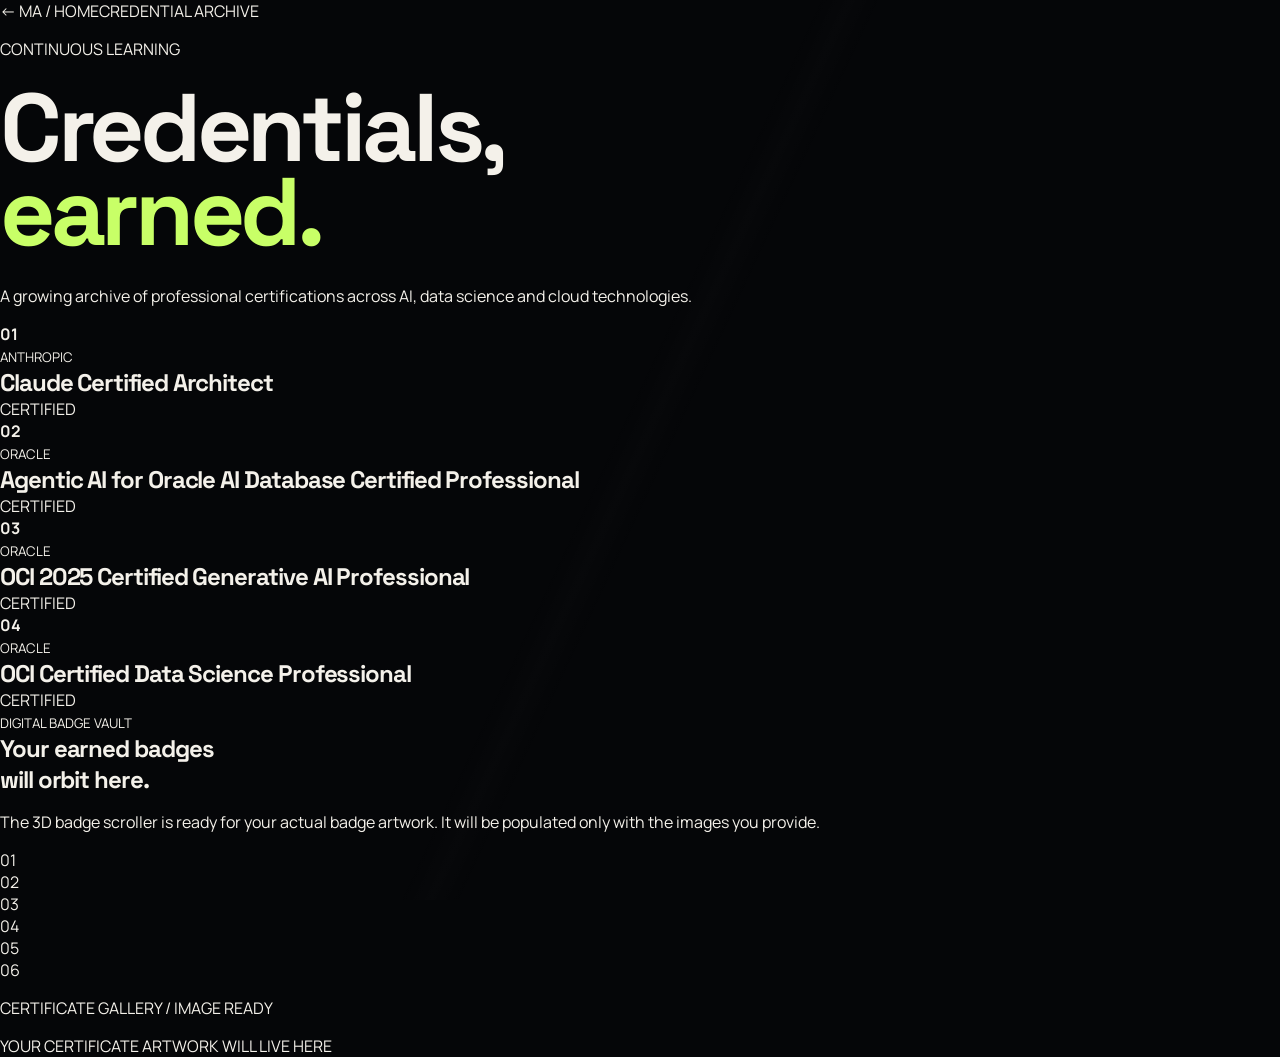
==== credentials.html @ b95f4a6c "feat: add credentials and 3D badge gallery page" ====
<!doctype html><html lang="en"><head><meta charset="UTF-8"><meta name="viewport" content="width=device-width,initial-scale=1"><title>Credentials — Mohammed Adnan A</title><link rel="preconnect" href="https://fonts.googleapis.com"><link rel="preconnect" href="https://fonts.gstatic.com" crossorigin><link href="https://fonts.googleapis.com/css2?family=DM+Mono:wght@300;400;500&family=Manrope:wght@400;500;600&family=Space+Grotesk:wght@400;500;600;700&display=swap" rel="stylesheet"><link rel="stylesheet" href="styles.css"><link rel="stylesheet" href="pages.css"></head><body class="credentials-page"><nav class="subnav"><a href="index.html">← MA / HOME</a><span>CREDENTIAL ARCHIVE</span></nav><header class="cred-hero"><p>CONTINUOUS LEARNING</p><h1>Credentials,<br><em>earned.</em></h1><p class="cred-lede">A growing archive of professional certifications across AI, data science and cloud technologies.</p></header><main class="credential-stack">
<article><b>01</b><div><small>ANTHROPIC</small><h2>Claude Certified Architect</h2></div><span>CERTIFIED</span></article>
<article><b>02</b><div><small>ORACLE</small><h2>Agentic AI for Oracle AI Database Certified Professional</h2></div><span>CERTIFIED</span></article>
<article><b>03</b><div><small>ORACLE</small><h2>OCI 2025 Certified Generative AI Professional</h2></div><span>CERTIFIED</span></article>
<article><b>04</b><div><small>ORACLE</small><h2>OCI Certified Data Science Professional</h2></div><span>CERTIFIED</span></article>
</main><section class="badge-vault"><div class="badge-copy"><small>DIGITAL BADGE VAULT</small><h2>Your earned badges<br>will orbit here.</h2><p>The 3D badge scroller is ready for your actual badge artwork. It will be populated only with the images you provide.</p></div><div class="badge-ring" aria-label="Badge image placeholders"><div class="badge-slot">01</div><div class="badge-slot">02</div><div class="badge-slot">03</div><div class="badge-slot">04</div><div class="badge-slot">05</div><div class="badge-slot">06</div></div></section><section class="certificate-gallery"><p>CERTIFICATE GALLERY / IMAGE READY</p><div><span>YOUR CERTIFICATE ARTWORK WILL LIVE HERE</span></div></section><script src="script.js"></script></body></html>
---- styles.css ----
:root{--bg:#07090f;--panel:#0c1018;--line:rgba(255,255,255,.1);--text:#f4f6f8;--muted:#9aa3b2;--accent:#b8ff5a;--cyan:#67e8f9;--display:"Space Grotesk",sans-serif;--body:"Manrope",sans-serif;--mono:"DM Mono",monospace}*{box-sizing:border-box}html{scroll-behavior:smooth}body{margin:0;background:var(--bg);color:var(--text);font-family:var(--body);overflow-x:hidden}.noise{position:fixed;inset:0;opacity:.035;pointer-events:none;z-index:99;background-image:url("data:image/svg+xml,%3Csvg viewBox='0 0 180 180' xmlns='http://www.w3.org/2000/svg'%3E%3Cfilter id='n'%3E%3CfeTurbulence type='fractalNoise' baseFrequency='.9' numOctaves='4' stitchTiles='stitch'/%3E%3C/filter%3E%3Crect width='100%25' height='100%25' filter='url(%23n)' opacity='.9'/%3E%3C/svg%3E")}.cursor-glow{position:fixed;width:420px;height:420px;border-radius:50%;background:radial-gradient(circle,rgba(103,232,249,.08),transparent 65%);pointer-events:none;z-index:0;transform:translate(-50%,-50%)}a{color:inherit;text-decoration:none}.nav{height:84px;display:flex;align-items:center;justify-content:space-between;padding:0 5vw;position:absolute;top:0;width:100%;z-index:20;border-bottom:1px solid var(--line)}.brand{display:flex;align-items:center;gap:14px;font-family:var(--display);font-size:12px;letter-spacing:.14em}.brand span{width:38px;height:38px;display:grid;place-items:center;border:1px solid rgba(184,255,90,.55);color:var(--accent);border-radius:50%}.nav-links{display:flex;align-items:center;gap:34px;font-size:13px;color:#c5cad2}.nav-links a:hover{color:white}.nav-cta{border:1px solid var(--line);padding:12px 18px;border-radius:99px}.nav-cta span{color:var(--accent)}.menu{display:none;background:none;color:white;border:0;font-size:22px}.hero{min-height:100vh;position:relative;display:grid;grid-template-columns:1.03fr .97fr;align-items:center;padding:130px 5vw 70px;overflow:hidden}.hero:before{content:"";position:absolute;width:900px;height:900px;right:-250px;top:-180px;background:radial-gradient(circle,rgba(103,232,249,.09),transparent 65%);pointer-events:none}.hero-copy{position:relative;z-index:3;max-width:800px}.eyebrow,.section-index{font-family:var(--mono);font-size:11px;letter-spacing:.16em;color:#aab1bc}.eyebrow{display:flex;align-items:center;gap:10px}.pulse{width:7px;height:7px;background:var(--accent);border-radius:50%;box-shadow:0 0 15px var(--accent);animation:pulse 2s infinite}@keyframes pulse{50%{box-shadow:0 0 30px var(--accent)}}h1,h2,h3{font-family:var(--display);margin:0;letter-spacing:-.045em}h1{font-size:clamp(58px,7.5vw,116px);line-height:.88;margin:26px 0 30px;max-width:1000px}h1 em,h2 span{font-style:normal;color:var(--accent)}.hero-lede{max-width:650px;color:#aeb5c0;font-size:17px;line-height:1.75}.hero-actions,.contact-actions{display:flex;align-items:center;gap:28px;margin-top:36px}.primary{background:var(--text);color:#080a0f;padding:16px 22px;border-radius:4px;font-size:13px;font-weight:700;display:inline-flex;gap:25px;align-items:center;transition:.25s}.primary:hover{background:var(--accent);transform:translateY(-2px)}.text-link{font-size:13px;border-bottom:1px solid #555;padding:10px 0}.hero-meta{margin-top:70px;display:flex;gap:36px;font-family:var(--mono);font-size:10px;color:#717987;text-transform:uppercase}.hero-stage{height:650px;position:relative;perspective:1000px;transform-style:preserve-3d}.core{position:absolute;width:240px;height:240px;border-radius:50%;left:50%;top:48%;transform:translate(-50%,-50%);background:radial-gradient(circle at 35% 30%,#d8ff9d 0,#8bc93e 18%,#21321b 50%,#0b0e10 72%);box-shadow:0 0 80px rgba(184,255,90,.12),inset -25px -30px 60px #000;display:grid;place-items:center;animation:float 5s ease-in-out infinite}.core-inner{width:140px;height:140px;border:1px solid rgba(255,255,255,.2);border-radius:50%;display:grid;place-content:center;text-align:center;backdrop-filter:blur(4px)}.core-inner span{font-family:var(--display);font-size:55px;line-height:1}.core-inner small{font-family:var(--mono);font-size:8px;letter-spacing:.25em;color:#c8d5ba}.orbit{position:absolute;border:1px solid rgba(255,255,255,.13);border-radius:50%;left:50%;top:48%;transform:translate(-50%,-50%) rotateX(66deg) rotateZ(15deg)}.orbit-a{width:500px;height:500px;animation:spin 16s linear infinite}.orbit-b{width:370px;height:370px;transform:translate(-50%,-50%) rotateX(68deg) rotateZ(80deg);animation:spin2 12s linear infinite}.orbit-c{width:610px;height:610px;border-style:dashed;opacity:.25}.orbit i{display:block;width:11px;height:11px;background:var(--cyan);border-radius:50%;position:absolute;left:8%;top:22%;box-shadow:0 0 25px var(--cyan)}@keyframes spin{to{transform:translate(-50%,-50%) rotateX(66deg) rotateZ(375deg)}}@keyframes spin2{to{transform:translate(-50%,-50%) rotateX(68deg) rotateZ(-280deg)}}@keyframes float{50%{transform:translate(-50%,-55%) rotate(2deg)}}.float-card{position:absolute;background:rgba(12,16,24,.72);border:1px solid var(--line);backdrop-filter:blur(14px);padding:16px;width:145px;display:grid;gap:4px;box-shadow:0 20px 50px #0006}.float-card small{font-family:var(--mono);color:var(--accent);font-size:9px}.float-card b{font-family:var(--display);font-size:22px}.float-card span{font-size:9px;color:var(--muted)}.fc-1{top:20%;left:3%;transform:rotate(-6deg)}.fc-2{right:2%;top:31%;transform:rotate(5deg)}.fc-3{bottom:15%;left:12%;transform:rotate(3deg)}.scroll-cue{position:absolute;bottom:25px;right:5vw;font:9px var(--mono);letter-spacing:.2em;color:#747b86}.scroll-cue span{color:var(--accent);margin-left:10px}.ticker{border-block:1px solid var(--line);overflow:hidden;padding:18px 0;font:11px var(--mono);letter-spacing:.13em;white-space:nowrap;color:#87909d}.ticker div{width:max-content;animation:ticker 25s linear infinite}.ticker i{color:var(--accent);margin:0 24px}@keyframes ticker{to{transform:translateX(-50%)}}.section{padding:120px 7vw;border-bottom:1px solid var(--line);position:relative}.section-index{margin-bottom:55px;color:#69717e}.about-grid,.skill-layout{display:grid;grid-template-columns:1.15fr .85fr;gap:10vw}.section h2{font-size:clamp(46px,6vw,88px);line-height:.98}.about-copy{padding-top:10px}.about-copy>p{font-size:17px;color:#aab1bc;line-height:1.8;margin:0 0 20px}.stats{display:grid;grid-template-columns:repeat(3,1fr);gap:15px;margin-top:55px}.stats strong{font:600 38px var(--display);display:block;color:var(--accent)}.stats span{font-size:10px;color:#7f8792}.section-head{display:flex;justify-content:space-between;align-items:end;margin-bottom:60px}.section-head .section-index{margin-bottom:22px}.section-head>p{max-width:400px;color:var(--muted);line-height:1.7;font-size:14px}.projects{display:grid;grid-template-columns:1fr 1fr;gap:14px}.project{background:linear-gradient(145deg,#0d111a,#090c12);border:1px solid var(--line);padding:30px;min-height:430px;position:relative;overflow:hidden;transition:border .3s}.project:hover{border-color:rgba(184,255,90,.35)}.project-feature{grid-column:1/-1;min-height:570px;display:grid;grid-template-columns:1.1fr .9fr;align-items:end}.project-num{position:absolute;top:25px;right:28px;font:10px var(--mono);color:#606975}.project-copy{padding:0 20px 20px 10px}.tags{display:flex;gap:8px;flex-wrap:wrap;margin-bottom:20px}.tags span{font:9px var(--mono);letter-spacing:.08em;border:1px solid var(--line);border-radius:99px;padding:6px 9px;color:#929aa5}.project h3{font-size:clamp(30px,3vw,48px);line-height:1.05}.project p{color:#8e96a2;line-height:1.7;font-size:13px;max-width:600px}.project-visual{height:430px;position:relative}.rag-visual>*{position:absolute}.doc{width:110px;height:140px;border:1px solid #39424d;display:grid;place-items:center;font:10px var(--mono);color:#818a95;background:#0b0f16}.d1{left:8%;top:20%;transform:rotate(-8deg)}.d2{left:27%;top:48%;transform:rotate(6deg)}.ai-node{width:120px;height:120px;border-radius:50%;display:grid;place-items:center;left:50%;top:38%;font:600 36px var(--display);background:radial-gradient(circle at 30% 20%,#d9ff9d,#5b842a 30%,#121a10 70%);box-shadow:0 0 60px #b8ff5a20}.beam{height:1px;width:55%;background:linear-gradient(90deg,transparent,var(--accent),transparent);top:51%;left:27%;transform:rotate(-8deg);box-shadow:0 0 10px var(--accent)}.answer{right:2%;top:26%;border:1px solid #3c4751;padding:25px 20px;font:10px/1.8 var(--mono);color:var(--cyan);background:#0a0e14}.mini-visual{height:210px;margin:20px 0 40px;display:flex;align-items:center;justify-content:center}.transcript{gap:15px;font:10px var(--mono);color:#747d89}.transcript span{border:1px solid var(--line);padding:18px 12px}.transcript .active{border-color:#b8ff5a88;color:var(--accent);box-shadow:0 0 30px #b8ff5a15}.neural{position:relative}.neural i{position:absolute;width:14px;height:14px;border-radius:50%;border:1px solid var(--cyan);box-shadow:0 0 15px #67e8f955}.neural i:nth-child(1){left:25%;top:30%}.neural i:nth-child(2){left:25%;top:65%}.neural i:nth-child(3){left:48%;top:20%}.neural i:nth-child(4){left:48%;top:50%}.neural i:nth-child(5){left:48%;top:78%}.neural i:nth-child(6){left:72%;top:35%}.neural i:nth-child(7){left:72%;top:65%}.neural:after{content:"";position:absolute;width:50%;height:55%;border:1px dashed #ffffff20;transform:rotate(12deg)}.browser div{width:75%;height:150px;border:1px solid #303946;border-radius:8px;background:linear-gradient(#111720 20px,transparent 20px);box-shadow:15px 20px 0 #080b10}.browser span{position:absolute;font:40px var(--mono);color:var(--accent)}.experience h2{margin-bottom:70px}.timeline{border-top:1px solid var(--line)}.timeline article{display:grid;grid-template-columns:.3fr .7fr;gap:40px;padding:42px 0;border-bottom:1px solid var(--line)}.date{font:10px var(--mono);color:var(--accent);letter-spacing:.1em}.timeline h3{font-size:27px}.timeline h4{font-size:12px;font-weight:500;color:#858e9b;margin:8px 0 20px}.timeline p{color:#8f97a3;line-height:1.7;max-width:720px;font-size:13px}.achievement{display:inline-block;margin-top:10px;border:1px solid #b8ff5a33;color:#c7f88a;padding:8px 12px;font:10px var(--mono)}.cert-grid{display:grid;grid-template-columns:repeat(4,1fr);gap:12px}.cert{height:390px;border:1px solid var(--line);padding:25px;display:flex;flex-direction:column;justify-content:flex-end;background:linear-gradient(160deg,#10151f,#090c11);position:relative;overflow:hidden}.cert:before{content:"";position:absolute;width:180px;height:180px;border:1px solid #ffffff12;border-radius:50%;top:65px;left:50%;transform:translateX(-50%);box-shadow:0 0 50px #67e8f90d}.cert-brand{position:absolute;top:24px;left:25px;font:9px var(--mono);letter-spacing:.16em;color:#69717e}.cert-mark{position:absolute;top:105px;left:50%;transform:translateX(-50%);font:600 48px var(--display);color:var(--accent)}.cert h3{font-size:21px;line-height:1.15;margin-bottom:12px}.cert>span{font:10px var(--mono);color:#7f8792}.other-certs{margin-top:25px;color:#737b87;font-size:12px}.other-certs b{color:#b0b6bf}.skill-list>div{padding:25px 0;border-bottom:1px solid var(--line);display:grid;grid-template-columns:.35fr .65fr;gap:20px}.skill-list span{font:11px var(--mono);color:var(--accent)}.skill-list p{margin:0;color:#949ca7;font-size:13px;line-height:1.6}.edu-grid{display:grid;grid-template-columns:1fr 1fr;gap:15px}.edu-grid article{padding:40px;border:1px solid var(--line);min-height:250px;background:#0a0d13}.edu-grid span{font:10px var(--mono);color:var(--accent)}.edu-grid h3{font-size:30px;margin:45px 0 10px}.edu-grid p{color:#a1a9b3}.edu-grid b{font-size:11px;color:#737c88;font-weight:500}.contact{min-height:78vh;padding:130px 7vw;display:flex;align-items:center;position:relative;overflow:hidden}.contact h2{font:600 clamp(55px,7vw,110px)/.92 var(--display);letter-spacing:-.05em;margin:25px 0}.contact h2 span{color:var(--accent)}.contact p{color:#8d96a2}.contact-orb{position:absolute;width:600px;height:600px;border-radius:50%;right:-150px;top:10%;background:radial-gradient(circle at 35% 30%,#9bdc4c 0,#18240f 25%,#090b0d 60%);opacity:.65;filter:blur(2px);box-shadow:0 0 120px #b8ff5a15}.contact>div:not(.contact-orb){position:relative;z-index:2}footer{height:100px;padding:0 5vw;border-top:1px solid var(--line);display:flex;align-items:center;justify-content:space-between;font:9px var(--mono);letter-spacing:.12em;color:#5f6772}.reveal{opacity:0;transform:translateY(25px);transition:opacity .8s ease,transform .8s ease}.reveal.visible{opacity:1;transform:none}.tilt{transform-style:preserve-3d;transition:transform .15s ease,border .3s}.tilt>*{transform:translateZ(12px)}@media(max-width:900px){.nav{height:70px}.nav-links{position:absolute;top:70px;left:0;right:0;padding:25px 5vw;background:#080b11;border-bottom:1px solid var(--line);display:none;flex-direction:column;align-items:flex-start}.nav-links.open{display:flex}.menu{display:block}.hero{grid-template-columns:1fr;padding-top:120px;align-content:start}.hero-stage{height:480px;margin-top:20px}.hero-meta{margin-top:40px}.section{padding:90px 5vw}.about-grid,.skill-layout{grid-template-columns:1fr;gap:50px}.projects{grid-template-columns:1fr}.project-feature{grid-column:auto;grid-template-columns:1fr}.project-visual{height:300px}.cert-grid{grid-template-columns:1fr 1fr}.section-head{display:block}.section-head>p{margin-top:25px}.contact-orb{width:380px;height:380px;opacity:.4}.cursor-glow{display:none}}@media(max-width:560px){h1{font-size:54px}.hero-lede{font-size:14px}.hero-stage{height:390px}.core{width:170px;height:170px}.core-inner{width:105px;height:105px}.core-inner span{font-size:40px}.orbit-a{width:330px;height:330px}.orbit-b{width:260px;height:260px}.orbit-c{width:380px;height:380px}.float-card{width:110px;padding:10px}.fc-1{top:13%;left:0}.fc-2{right:0}.fc-3{bottom:5%;left:5%}.hero-meta{display:grid;gap:8px}.stats{gap:8px}.stats strong{font-size:28px}.project{padding:22px}.project-feature{min-height:610px}.project-visual{height:260px}.answer{display:none}.cert-grid,.edu-grid{grid-template-columns:1fr}.cert{height:320px}.timeline article{grid-template-columns:1fr;gap:16px}.contact{padding:100px 5vw}.contact-actions,.hero-actions{align-items:flex-start;flex-wrap:wrap}.skill-list>div{grid-template-columns:1fr}.section h2{font-size:44px}footer{height:auto;padding:30px 5vw;gap:15px;align-items:flex-start;flex-direction:column}}@media(prefers-reduced-motion:reduce){*{scroll-behavior:auto!important;animation:none!important;transition:none!important}.reveal{opacity:1;transform:none}}.qms-project{background:linear-gradient(145deg,#111710,#090c0a);min-height:680px}.qms-preview{height:500px;display:flex;align-items:center;padding:20px;perspective:1000px}.qms-browser{width:100%;height:390px;border:1px solid #ffffff24;background:#efe6d3;color:#172015;box-shadow:0 35px 70px #0009;transform:rotateY(5deg) rotateX(2deg);transition:.4s;overflow:hidden}.qms-preview:hover .qms-browser{transform:rotateY(0) rotateX(0) scale(1.015)}.qms-browserbar{height:34px;background:#171b17;color:#7d847d;display:flex;align-items:center;gap:6px;padding:0 12px;font:8px var(--mono)}.qms-browserbar i{width:6px;height:6px;border-radius:50%;background:#697069}.qms-browserbar span{margin-left:8px}.qms-scene{height:calc(100% - 34px);position:relative;overflow:hidden;background:radial-gradient(circle at 75% 45%,#d7b06b 0,#a85d31 25%,transparent 45%),linear-gradient(120deg,#e9dfc7 0 56%,#263823 56%)}.qms-logo{position:absolute;left:7%;top:8%;font:700 19px var(--display);letter-spacing:.08em;border:2px solid #274128;border-radius:50%;width:62px;height:62px;display:grid;place-items:center}.qms-copy{position:absolute;left:7%;top:37%;display:grid;gap:13px}.qms-copy small{font:7px var(--mono);letter-spacing:.16em}.qms-copy strong{font:600 30px/1 var(--display);letter-spacing:-.04em}.qms-copy span{font:7px var(--mono);letter-spacing:.12em}.qms-pack{position:absolute;right:14%;top:25%;width:105px;height:160px;background:#b7291f;color:#f4e6c9;display:grid;place-items:center;text-align:center;font:700 13px/1.4 var(--display);box-shadow:15px 20px 30px #0005;transform:rotate(7deg);border:5px solid #9a1d17}.qms-pack.p2{right:4%;top:42%;background:#db9e35;border-color:#bc7c1e;transform:rotate(-8deg);z-index:0}.qms-spice{position:absolute;border-radius:50%;background:#cf7a28;filter:blur(1px);box-shadow:0 0 35px #4c1f0e}.qms-spice.s1{width:75px;height:32px;right:29%;bottom:12%}.qms-spice.s2{width:50px;height:24px;right:2%;bottom:10%;background:#b42e22}.project-accent{color:var(--accent)}.project-links{display:flex;align-items:center;gap:24px;margin-top:28px}@media(max-width:900px){.qms-project{min-height:760px}.qms-preview{height:390px;padding:0}.qms-browser{height:330px;transform:none}.qms-copy strong{font-size:24px}.qms-pack{right:10%;width:85px;height:135px}.qms-pack.p2{right:0}.qms-copy{left:5%}}@media(max-width:560px){.qms-project{min-height:800px}.qms-preview{height:320px}.qms-browser{height:270px}.qms-copy strong{font-size:18px}.qms-copy small,.qms-copy span{display:none}.qms-logo{width:45px;height:45px;font-size:13px}.qms-pack{width:65px;height:105px;font-size:9px;right:11%;top:30%}.qms-pack.p2{right:0}.project-links{align-items:flex-start;flex-wrap:wrap}}.sidekick-project{background:linear-gradient(145deg,#0c131a,#090c12)}.sidekick-visual{height:210px;margin:20px 0 40px;display:flex;align-items:center;justify-content:center;gap:13px;font:9px var(--mono);color:#77818d}.sidekick-visual span{border:1px solid var(--line);padding:17px 11px}.sidekick-visual .active{border-color:#67e8f977;color:var(--cyan);box-shadow:0 0 30px #67e8f912}.achievement-grid{display:grid;grid-template-columns:1fr 1fr;gap:12px}.achievement-grid article{border:1px solid var(--line);padding:28px;background:linear-gradient(145deg,#0c1017,#090c11);min-height:190px}.achievement-grid strong{font:600 30px var(--display);color:var(--accent)}.achievement-grid h3{font-size:20px;margin:35px 0 8px}.achievement-grid p{font-size:12px;line-height:1.6;color:#858e99;margin:0}@media(max-width:560px){.achievement-grid{grid-template-columns:1fr}.sidekick-visual{height:160px;margin-bottom:25px}}.nav{transition:background .3s,backdrop-filter .3s,border-color .3s}.nav.scrolled{position:fixed;background:#07090fd9;backdrop-filter:blur(16px);border-color:#ffffff12}.project-links .primary{padding:13px 17px}.qms-project .project-copy p{max-width:680px}
/* 2026 cinematic redesign */
:root{--bg:#050608;--panel:#0a0c10;--line:rgba(255,255,255,.11);--text:#f4f1ea;--muted:#8e939c;--accent:#c8ff67;--cyan:#8ce9ff;--violet:#9d8cff}
body{background:var(--bg);color:var(--text)}
.world-bg{position:fixed;inset:0;overflow:hidden;z-index:-3;background:radial-gradient(circle at 50% -10%,#151922 0,#080a0e 42%,#050608 75%);pointer-events:none}
.aurora{position:absolute;border-radius:50%;filter:blur(100px);opacity:.22;will-change:transform}
.aurora-one{width:55vw;height:55vw;left:-18vw;top:5vh;background:#5a7cff;animation:driftA 20s ease-in-out infinite alternate}
.aurora-two{width:52vw;height:52vw;right:-20vw;top:35vh;background:#8dff8a;opacity:.12;animation:driftB 25s ease-in-out infinite alternate}
.aurora-three{width:45vw;height:45vw;left:28vw;top:115vh;background:#8d64ff;opacity:.1;animation:driftC 30s ease-in-out infinite alternate}
.mesh{position:absolute;inset:0;background-image:linear-gradient(rgba(255,255,255,.022) 1px,transparent 1px),linear-gradient(90deg,rgba(255,255,255,.022) 1px,transparent 1px);background-size:80px 80px;mask-image:linear-gradient(to bottom,#000,transparent 75%)}
.stars{position:absolute;inset:0;background-image:radial-gradient(#fff 0.65px,transparent .8px);background-size:73px 73px;opacity:.12}
@keyframes driftA{to{transform:translate(24vw,16vh) scale(1.15)}}@keyframes driftB{to{transform:translate(-20vw,20vh) scale(.9)}}@keyframes driftC{to{transform:translate(12vw,-20vh) scale(1.2)}}
.nav{max-width:1500px;left:50%;transform:translateX(-50%);border-bottom-color:rgba(255,255,255,.08)}.nav.scrolled{background:rgba(5,6,8,.72)}
.brand span{border-color:rgba(200,255,103,.45);box-shadow:inset 0 0 20px rgba(200,255,103,.05)}
.hero{max-width:1600px;margin:auto;grid-template-columns:1.12fr .88fr;padding-inline:6vw;min-height:100svh}
.hero:before{display:none}.hero-copy{max-width:950px}.hero h1{font-size:clamp(62px,7.2vw,122px);line-height:.83;letter-spacing:-.07em;margin-top:34px}.hero-line{color:#f3f0e9}.hero-line.ghost{color:transparent;-webkit-text-stroke:1px rgba(244,241,234,.42)}.hero h1 em{background:linear-gradient(100deg,#c8ff67 5%,#dfffb0 45%,#8ce9ff 100%);-webkit-background-clip:text;background-clip:text;color:transparent}.hero-lede{font-size:clamp(15px,1.2vw,19px);max-width:620px;color:#a4a8af}.hero-actions{margin-top:42px}.primary{border-radius:999px;padding:16px 24px;background:#f2efe8}.primary:hover{box-shadow:0 12px 40px rgba(200,255,103,.18)}.text-link{border:0;position:relative}.text-link:after{content:"";position:absolute;height:1px;background:currentColor;left:0;right:100%;bottom:5px;transition:right .3s}.text-link:hover:after{right:0}
.hero-stage{height:700px;display:grid;place-items:center}.sculpture{position:relative;width:min(42vw,590px);aspect-ratio:1;display:grid;place-items:center;transform-style:preserve-3d}.liquid-core{width:42%;aspect-ratio:1;border-radius:44% 56% 61% 39% / 41% 38% 62% 59%;display:grid;place-items:center;background:radial-gradient(circle at 30% 25%,#f0ffd5 0,#a7df5d 10%,#26331e 36%,#11161b 64%,#050608 100%);box-shadow:inset -35px -35px 70px #000,0 0 100px rgba(200,255,103,.13);animation:morph 10s ease-in-out infinite,corefloat 6s ease-in-out infinite}.liquid-core span{font:600 clamp(35px,4vw,70px) var(--display);letter-spacing:-.08em;color:#e9f7d7;mix-blend-mode:screen}.halo{position:absolute;border:1px solid rgba(255,255,255,.14);border-radius:50%;width:72%;height:72%}.halo.h1{transform:rotateX(68deg) rotateZ(20deg);animation:ring1 18s linear infinite}.halo.h2{width:92%;height:92%;border-color:rgba(140,233,255,.12);transform:rotateY(65deg) rotateZ(55deg);animation:ring2 22s linear infinite}.halo.h3{width:58%;height:58%;border-style:dashed;border-color:rgba(200,255,103,.22);animation:ring3 28s linear infinite}.satellite{position:absolute;border:1px solid rgba(255,255,255,.15);background:rgba(8,10,14,.58);backdrop-filter:blur(15px);border-radius:99px;padding:9px 13px;font:8px var(--mono);letter-spacing:.16em;color:#c5c9ce;box-shadow:0 12px 35px #0008}.sat-a{left:3%;top:35%;animation:sat 6s ease-in-out infinite}.sat-b{right:2%;top:23%;animation:sat 8s ease-in-out infinite reverse}.sat-c{right:9%;bottom:19%;animation:sat 7s ease-in-out infinite}.stage-caption{position:absolute;bottom:35px;left:4%;right:4%;display:flex;justify-content:space-between;font:8px var(--mono);letter-spacing:.17em;color:#5e646d}
@keyframes morph{0%,100%{border-radius:44% 56% 61% 39% / 41% 38% 62% 59%}33%{border-radius:58% 42% 39% 61% / 55% 62% 38% 45%}66%{border-radius:38% 62% 54% 46% / 62% 42% 58% 38%}}@keyframes corefloat{50%{transform:translateY(-18px) rotate(3deg)}}@keyframes ring1{to{transform:rotateX(68deg) rotateZ(380deg)}}@keyframes ring2{to{transform:rotateY(65deg) rotateZ(-305deg)}}@keyframes ring3{to{transform:rotate(360deg)}}@keyframes sat{50%{transform:translateY(-14px)}}
.ticker{background:rgba(255,255,255,.015);border-color:rgba(255,255,255,.08);padding:15px 0}
.manifesto{padding:150px 7vw 170px;max-width:1600px;margin:auto;text-align:center}.manifesto p{font:10px var(--mono);letter-spacing:.24em;color:#737983}.manifesto p i{font-style:normal;color:var(--accent);padding:0 12px}.manifesto h2{font:500 clamp(38px,5vw,78px)/1.08 var(--display);letter-spacing:-.055em;margin:35px auto 0;max-width:1200px}.manifesto h2 span{color:#7c8189}
.section{padding:145px max(6vw,calc((100vw - 1500px)/2));border-color:rgba(255,255,255,.08)}.section h2{letter-spacing:-.06em}.section-index{color:#666c75}.about-grid{gap:8vw}.about-copy>p{color:#9ba0a8}.stats{border-top:1px solid var(--line);padding-top:30px}.stats strong{font-size:48px}
.projects{gap:20px}.project{border-radius:24px;background:linear-gradient(145deg,rgba(18,21,27,.86),rgba(8,10,14,.92));border-color:rgba(255,255,255,.09);box-shadow:0 25px 80px rgba(0,0,0,.22);padding:34px}.project:hover{border-color:rgba(200,255,103,.28);box-shadow:0 35px 100px rgba(0,0,0,.36)}.project-feature{min-height:650px}.project h3{letter-spacing:-.055em}.qms-project{background:radial-gradient(circle at 25% 15%,rgba(174,205,104,.09),transparent 35%),linear-gradient(145deg,#11150f,#090b09)}.qms-browser{border-radius:12px;overflow:hidden;box-shadow:0 45px 100px #000a}.project-links .primary{border-radius:99px}
.cert-grid{gap:16px}.cert{border-radius:22px;height:420px;background:linear-gradient(160deg,rgba(18,22,29,.8),rgba(8,10,14,.95));border-color:rgba(255,255,255,.09)}.cert:before{width:210px;height:210px;background:radial-gradient(circle,rgba(140,233,255,.035),transparent 60%)}.cert:hover{border-color:rgba(140,233,255,.28)}.cert-mark{font-size:54px;background:linear-gradient(120deg,var(--accent),var(--cyan));-webkit-background-clip:text;color:transparent}
.timeline article{padding:55px 0}.timeline h3{font-size:32px}.achievement-grid article,.edu-grid article{border-radius:20px;background:rgba(10,12,16,.7)}
.contact{min-height:90vh;background:radial-gradient(circle at 80% 50%,rgba(200,255,103,.08),transparent 28%)}.contact-orb{filter:blur(1px);opacity:.5;animation:morph 13s ease-in-out infinite,corefloat 8s ease-in-out infinite}.contact h2{letter-spacing:-.07em}
.reveal{transform:translateY(36px);transition:opacity 1s cubic-bezier(.2,.8,.2,1),transform 1s cubic-bezier(.2,.8,.2,1)}
@media(max-width:900px){.hero{grid-template-columns:1fr;padding-inline:5vw}.hero-stage{height:520px}.sculpture{width:min(90vw,520px)}.manifesto{padding:110px 5vw}.section{padding:105px 5vw}.project-feature{min-height:unset}.stage-caption{bottom:10px}}
@media(max-width:560px){.hero h1{font-size:55px}.hero-stage{height:400px}.sculpture{width:100%}.liquid-core{width:45%}.halo.h2{width:88%;height:88%}.manifesto{padding:90px 5vw 100px}.manifesto h2{font-size:38px}.section{padding-block:90px}.project{border-radius:18px;padding:22px}.cert{border-radius:18px}.stage-caption{display:none}.satellite{padding:7px 9px;font-size:7px}}

/* Final art-direction pass */
::selection{background:var(--accent);color:#071006}
html{scrollbar-color:#333 #050608}
body:before{content:"";position:fixed;inset:0;pointer-events:none;z-index:-1;background:linear-gradient(115deg,transparent 0 48%,rgba(255,255,255,.012) 50%,transparent 52% 100%)}
.scroll-progress{position:fixed;top:0;left:0;height:2px;width:0;background:linear-gradient(90deg,var(--accent),var(--cyan));z-index:100;box-shadow:0 0 18px rgba(200,255,103,.45)}
.nav{mix-blend-mode:normal}.nav-links a{position:relative}.nav-links>a:not(.nav-cta):after{content:"";position:absolute;left:0;bottom:-7px;width:100%;height:1px;background:var(--accent);transform:scaleX(0);transform-origin:right;transition:transform .35s cubic-bezier(.2,.8,.2,1)}.nav-links>a:hover:after{transform:scaleX(1);transform-origin:left}
.hero-copy{padding-top:3vh}.hero .eyebrow{color:#747b85}.hero .eyebrow .pulse{width:5px;height:5px}.hero h1 em{display:inline-block;padding-right:.08em}
.scroll-cue{border:1px solid rgba(255,255,255,.1);border-radius:99px;padding:9px 12px;background:rgba(255,255,255,.025);backdrop-filter:blur(10px)}
.hero-foot{max-width:1500px;margin:-36px auto 0;padding:0 6vw 28px;display:flex;justify-content:space-between;font:8px var(--mono);letter-spacing:.18em;color:#555d67}
.section-head h2,.experience>h2{font-size:clamp(54px,6vw,94px);line-height:.92}.about-grid>h2,.skill-layout>h2,.achievements .about-grid>h2{font-size:clamp(45px,5vw,78px);line-height:.98}
.work-intro{grid-column:1/-1;display:flex;justify-content:space-between;align-items:end;padding:0 4px 16px;border-bottom:1px solid var(--line);font:9px var(--mono);letter-spacing:.16em;color:#656d77}.work-intro p{font:400 13px/1.6 var(--body);letter-spacing:0;color:#858c96;max-width:460px;margin:0}
.project-num{font-size:9px;letter-spacing:.18em;color:#656d76}.tags span{border:0;background:rgba(255,255,255,.045);border-radius:99px;padding:7px 10px}.project p{color:#8f959e}.project-feature h3{font-size:clamp(38px,4vw,62px)}
.timeline article{transition:padding .35s,background .35s}.timeline article:hover{padding-left:20px;padding-right:20px;background:rgba(255,255,255,.018)}.timeline h4{letter-spacing:.04em}
.cert{transition:transform .5s cubic-bezier(.2,.8,.2,1),border-color .4s,background .4s}.cert:hover{transform:translateY(-8px);background:linear-gradient(160deg,rgba(23,28,35,.95),rgba(8,10,14,.95))}
.skill-list>div{transition:padding .35s,background .35s}.skill-list>div:hover{padding-left:18px;padding-right:18px;background:rgba(255,255,255,.018)}
.closing-statement{min-height:72vh;display:grid;place-content:center;text-align:center;padding:120px 6vw;border-top:1px solid var(--line);position:relative;overflow:hidden}.closing-statement:before{content:"";position:absolute;width:650px;height:650px;border-radius:50%;left:50%;top:50%;transform:translate(-50%,-50%);background:radial-gradient(circle,rgba(157,140,255,.11),transparent 66%);filter:blur(20px)}.closing-statement p{font:9px var(--mono);letter-spacing:.25em;color:#69717c;position:relative}.closing-statement h2{font:500 clamp(50px,7vw,112px)/.92 var(--display);letter-spacing:-.07em;position:relative;margin:25px 0}.closing-statement h2 em{font-style:normal;color:transparent;-webkit-text-stroke:1px rgba(200,255,103,.65)}
.contact:after{content:"MA";position:absolute;right:-2vw;bottom:-10vw;font:700 32vw/.8 var(--display);letter-spacing:-.1em;color:rgba(255,255,255,.018);pointer-events:none}.contact>div:not(.contact-orb){max-width:1100px}
footer{background:#050608}
@media(max-width:900px){.hero-foot{margin:0;padding:0 5vw 22px}.work-intro{display:block}.work-intro p{margin-top:12px}.closing-statement{min-height:60vh}.timeline article:hover{padding-left:0;padding-right:0}}
@media(max-width:560px){.hero-foot{display:none}.hero-copy{padding-top:0}.hero h1{line-height:.88}.closing-statement{padding:90px 5vw}.closing-statement h2{font-size:48px}.scroll-cue{display:none}.section-head h2,.experience>h2{font-size:49px}}

/* Scroll-triggered 3D chapter */
.scroll-3d{height:400vh;position:relative;border-top:1px solid var(--line);border-bottom:1px solid var(--line);background:#030406}
.three-sticky{height:100vh;position:sticky;top:0;overflow:hidden;isolation:isolate}
#three-canvas{position:absolute;inset:0;width:100%;height:100%;display:block;z-index:0}
.three-vignette{position:absolute;inset:0;z-index:1;pointer-events:none;background:radial-gradient(circle at 50% 48%,transparent 20%,rgba(3,4,6,.18) 48%,rgba(3,4,6,.88) 100%),linear-gradient(90deg,rgba(3,4,6,.72),transparent 38% 65%,rgba(3,4,6,.3))}
.three-head{position:absolute;z-index:3;left:6vw;right:6vw;top:105px;display:flex;justify-content:space-between;font:9px var(--mono);letter-spacing:.2em;color:#666d77}
.three-copy{position:absolute;z-index:4;left:6vw;top:50%;width:min(570px,45vw);transform:translateY(-42%);opacity:0;pointer-events:none;will-change:transform,opacity}
.three-copy small{font:9px var(--mono);letter-spacing:.2em;color:var(--accent)}
.three-copy h2{font:500 clamp(58px,6.6vw,110px)/.88 var(--display);letter-spacing:-.075em;margin:22px 0 28px}
.three-copy h2 em{font-style:normal;color:transparent;-webkit-text-stroke:1px rgba(200,255,103,.72)}
.three-copy p{max-width:470px;color:#949ba5;font-size:15px;line-height:1.7}
.three-progress{position:absolute;z-index:5;right:6vw;bottom:8vh;width:110px;height:1px;background:#ffffff18}.three-progress i{display:block;width:0;height:100%;background:linear-gradient(90deg,var(--accent),var(--cyan));box-shadow:0 0 16px #c8ff6755}
.scroll-3d:after{content:"SCROLL / TRANSFORM / BUILD";position:absolute;z-index:3;right:6vw;top:50%;writing-mode:vertical-rl;font:8px var(--mono);letter-spacing:.24em;color:#454b54}
@media(max-width:900px){.scroll-3d{height:330vh}.three-head{top:90px;left:5vw;right:5vw}.three-copy{left:5vw;width:62vw;top:62%}.three-copy h2{font-size:clamp(48px,10vw,76px)}.three-vignette{background:linear-gradient(to bottom,rgba(3,4,6,.08),rgba(3,4,6,.05) 40%,rgba(3,4,6,.9) 78%)}}
@media(max-width:560px){.scroll-3d{height:300vh}.three-head span:last-child{display:none}.three-copy{width:90vw;top:67%}.three-copy h2{font-size:48px}.three-copy p{font-size:13px;max-width:85vw}.three-progress{right:5vw;bottom:4vh;width:80px}.scroll-3d:after{display:none}}
@media(prefers-reduced-motion:reduce){.scroll-3d{height:auto}.three-sticky{height:auto;min-height:760px;position:relative}#three-canvas{opacity:.45}.three-copy{position:relative;left:auto;top:auto;width:auto;transform:none!important;opacity:1!important;padding:70px 6vw}.three-copy+.three-copy{padding-top:0}}

/* WebGL shader + Works Wheel integration */
#shader-bg{position:fixed;inset:0;width:100%;height:100%;z-index:-4;pointer-events:auto;background:#030406}
.world-bg{background:linear-gradient(180deg,rgba(3,4,6,.16),rgba(5,6,8,.7));z-index:-3}.aurora{opacity:.09}.mesh{opacity:.32}
.works-wheel-section{height:100svh;min-height:680px;position:relative;overflow:hidden;border-block:1px solid var(--line);background:linear-gradient(180deg,rgba(5,6,8,.25),rgba(5,6,8,.86));isolation:isolate}
.wheel-stage{position:absolute;inset:0;perspective:950px;outline:none;cursor:grab;touch-action:pan-x;user-select:none}.wheel-stage:active{cursor:grabbing}.wheel-stage:focus-visible{outline:1px solid var(--accent);outline-offset:-8px}
.wheel-cards{position:absolute;left:50%;top:50%;transform-style:preserve-3d}.wheel-card{position:absolute;width:min(32vw,480px);aspect-ratio:1.45;margin-left:min(-16vw,-240px);margin-top:min(-11vw,-165px);transform-style:preserve-3d;backface-visibility:hidden;will-change:transform,opacity}.wheel-art{width:100%;height:100%;display:flex;flex-direction:column;align-items:center;justify-content:center;border:1px solid rgba(255,255,255,.16);border-radius:18px;overflow:hidden;box-shadow:0 35px 80px rgba(0,0,0,.45);position:relative;transition:filter .3s}.wheel-art:before{content:"";position:absolute;inset:0;background:linear-gradient(135deg,rgba(255,255,255,.1),transparent 35%,rgba(0,0,0,.28))}.wheel-art b{font:600 clamp(34px,5vw,78px) var(--display);letter-spacing:-.08em;position:relative}.wheel-art small{font:9px var(--mono);letter-spacing:.22em;margin-top:14px;position:relative}.wheel-card:hover .wheel-art{filter:brightness(1.13)}
.qms-art{background:radial-gradient(circle at 70% 30%,#d9a75b,#66321d 35%,#152111 72%);color:#fff5dc}.rag-art{background:radial-gradient(circle at 35% 25%,#a8f7ff,#215a76 28%,#0b1522 70%)}.docs-art{background:radial-gradient(circle at 65% 30%,#d3ff85,#3c6032 28%,#10170f 70%)}.neural-art{background:radial-gradient(circle at 50% 50%,#d0baff,#584188 30%,#120d20 72%)}.stack-art{background:radial-gradient(circle at 35% 25%,#ffcf86,#8c4c2f 30%,#1b1110 72%)}.sidekick-art{background:radial-gradient(circle at 60% 35%,#86e8ff,#265c78 28%,#0b121b 70%)}
.wheel-label,.wheel-title{position:absolute;inset:0;display:grid;place-items:center;pointer-events:none;font:500 clamp(42px,6vw,100px)/.9 var(--display);letter-spacing:-.07em;text-align:center;z-index:-1}.wheel-label{color:#f0eee8}.wheel-title{opacity:0;left:6%;right:auto;width:32%;justify-items:start;text-align:left;color:#f0eee8}
.wheel-core{position:absolute;width:10px;height:10px;border-radius:50%;background:var(--accent);left:50%;top:50%;transform:translate(-50%,-50%);box-shadow:0 0 45px var(--accent);opacity:.55}
.wheel-index{position:absolute;right:3vw;top:8vh;list-style:none;margin:0;padding:0;text-align:right;font:9px/1.9 var(--mono);letter-spacing:.08em;color:#626974}.wheel-index button{font:inherit;color:inherit;background:none;border:0;cursor:pointer;padding:0}.wheel-index button.active{color:#f3f0e9}.wheel-index button:hover{color:var(--accent)}
.wheel-hint{position:absolute;left:3vw;bottom:4vh;font:8px var(--mono);letter-spacing:.18em;color:#69717a}.wheel-hint span{color:var(--accent);padding-left:8px}
@media(max-width:900px){.works-wheel-section{height:82svh;min-height:580px}.wheel-card{width:min(58vw,430px);margin-left:max(-29vw,-215px);margin-top:max(-20vw,-148px)}.wheel-title{left:5%;width:40%;font-size:38px}.wheel-index{right:4vw}.wheel-label{font-size:12vw}}
@media(max-width:560px){#shader-bg{pointer-events:none}.works-wheel-section{height:72svh;min-height:520px}.wheel-card{width:68vw;margin-left:-34vw;margin-top:-23.45vw}.wheel-title{left:5%;top:auto;bottom:9%;height:auto;width:70%;font-size:28px;place-items:start}.wheel-index{display:none}.wheel-hint{bottom:3vh}.wheel-art{border-radius:12px}.wheel-art small{font-size:7px}}
@media(prefers-reduced-motion:reduce){#shader-bg{display:none}.wheel-card{transition:none}}
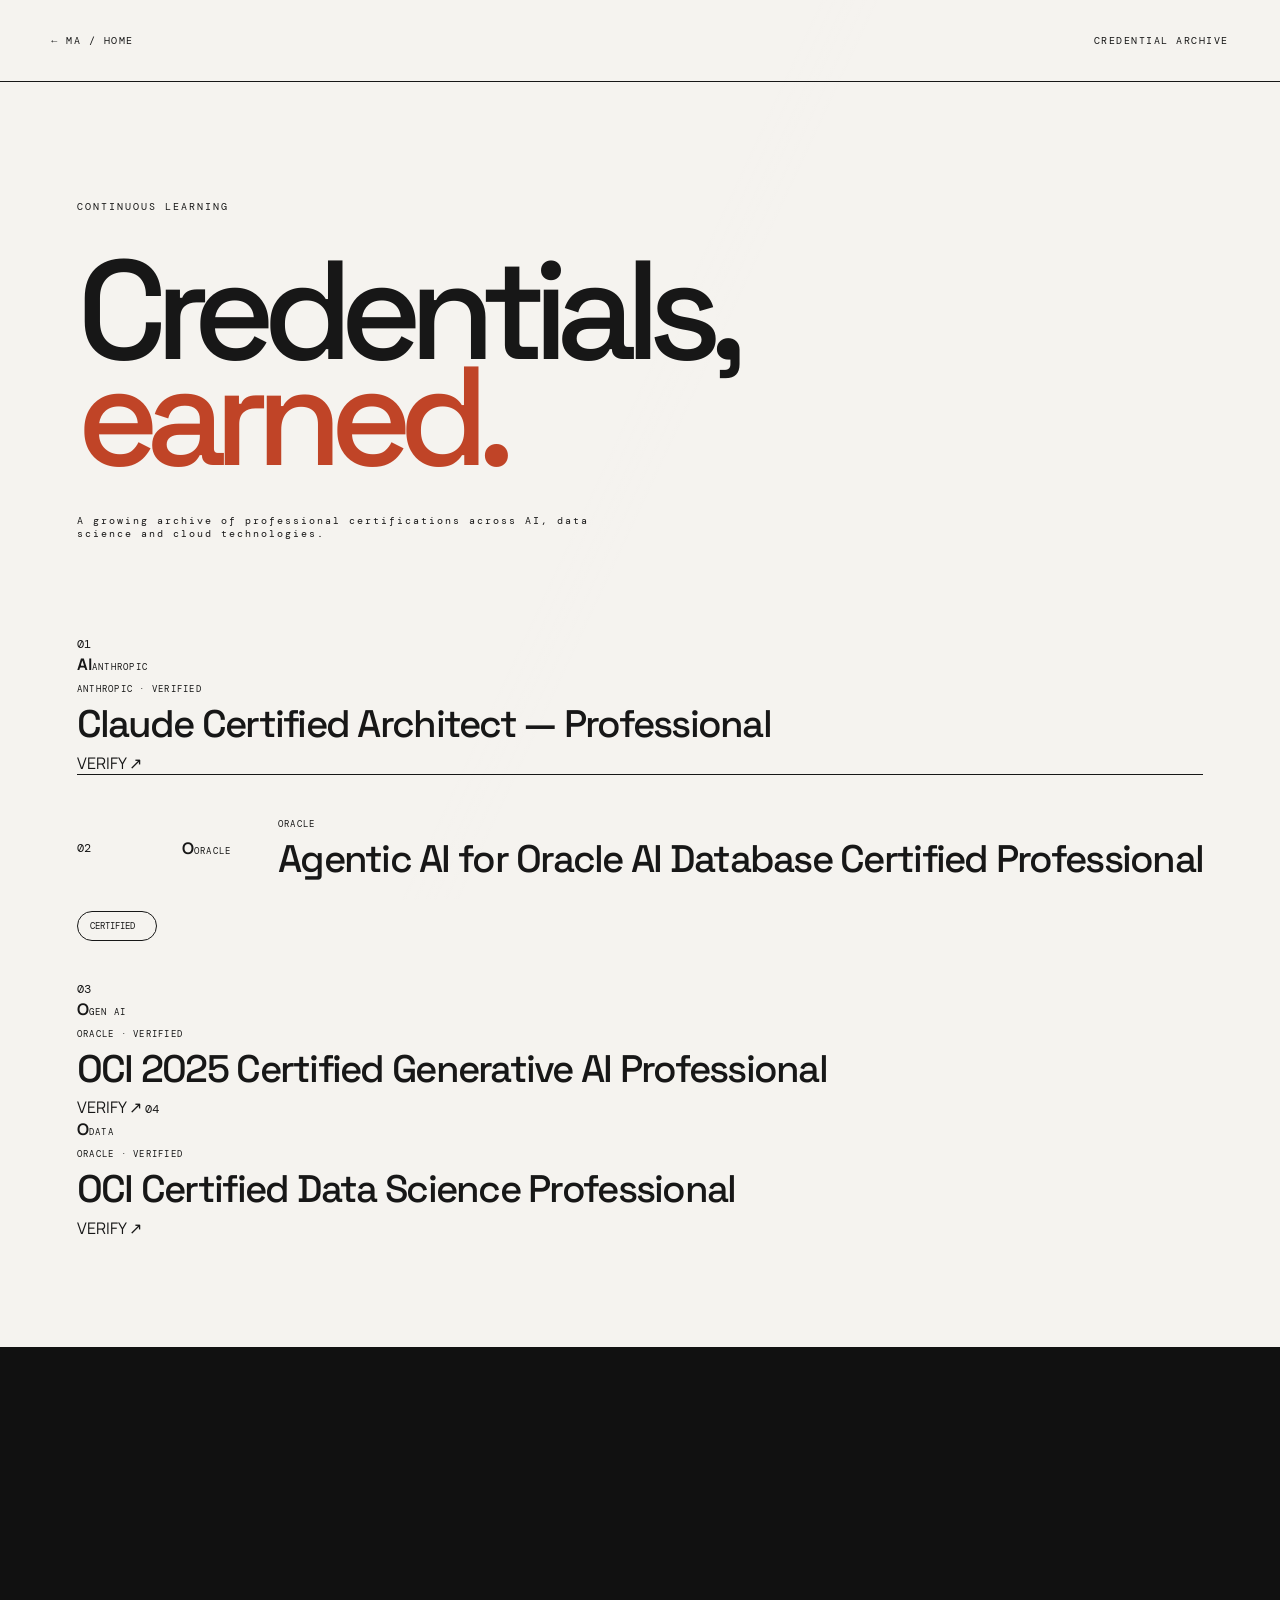
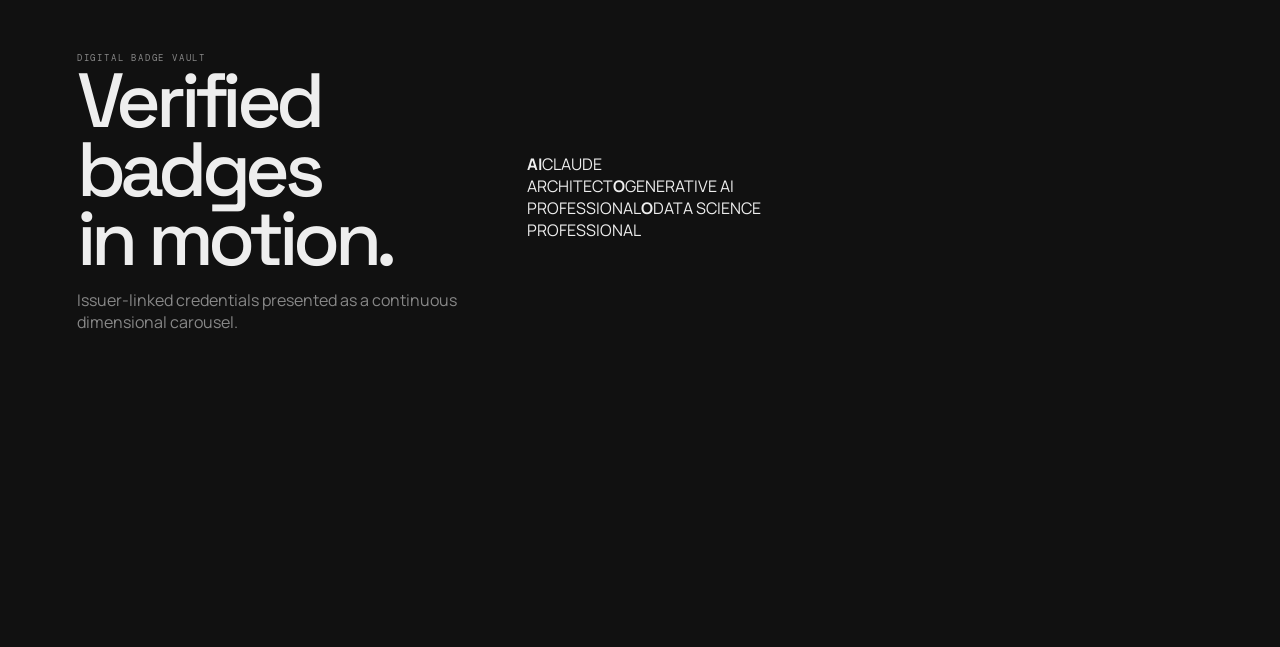
==== commit 476d3516: "feat: link credential archive to issuer verification" ====
--- a/credentials.html
+++ b/credentials.html
@@ -1,6 +1,6 @@
-<!doctype html><html lang="en"><head><meta charset="UTF-8"><meta name="viewport" content="width=device-width,initial-scale=1"><title>Credentials — Mohammed Adnan A</title><link rel="preconnect" href="https://fonts.googleapis.com"><link rel="preconnect" href="https://fonts.gstatic.com" crossorigin><link href="https://fonts.googleapis.com/css2?family=DM+Mono:wght@300;400;500&family=Manrope:wght@400;500;600&family=Space+Grotesk:wght@400;500;600;700&display=swap" rel="stylesheet"><link rel="stylesheet" href="styles.css"><link rel="stylesheet" href="pages.css"></head><body class="credentials-page"><nav class="subnav"><a href="index.html">← MA / HOME</a><span>CREDENTIAL ARCHIVE</span></nav><header class="cred-hero"><p>CONTINUOUS LEARNING</p><h1>Credentials,<br><em>earned.</em></h1><p class="cred-lede">A growing archive of professional certifications across AI, data science and cloud technologies.</p></header><main class="credential-stack">
-<article><b>01</b><div><small>ANTHROPIC</small><h2>Claude Certified Architect</h2></div><span>CERTIFIED</span></article>
-<article><b>02</b><div><small>ORACLE</small><h2>Agentic AI for Oracle AI Database Certified Professional</h2></div><span>CERTIFIED</span></article>
-<article><b>03</b><div><small>ORACLE</small><h2>OCI 2025 Certified Generative AI Professional</h2></div><span>CERTIFIED</span></article>
-<article><b>04</b><div><small>ORACLE</small><h2>OCI Certified Data Science Professional</h2></div><span>CERTIFIED</span></article>
-</main><section class="badge-vault"><div class="badge-copy"><small>DIGITAL BADGE VAULT</small><h2>Your earned badges<br>will orbit here.</h2><p>The 3D badge scroller is ready for your actual badge artwork. It will be populated only with the images you provide.</p></div><div class="badge-ring" aria-label="Badge image placeholders"><div class="badge-slot">01</div><div class="badge-slot">02</div><div class="badge-slot">03</div><div class="badge-slot">04</div><div class="badge-slot">05</div><div class="badge-slot">06</div></div></section><section class="certificate-gallery"><p>CERTIFICATE GALLERY / IMAGE READY</p><div><span>YOUR CERTIFICATE ARTWORK WILL LIVE HERE</span></div></section><script src="script.js"></script></body></html>+<!doctype html><html lang="en"><head><meta charset="UTF-8"><meta name="viewport" content="width=device-width,initial-scale=1"><title>Credentials — Mohammed Adnan A</title><link rel="preconnect" href="https://fonts.googleapis.com"><link rel="preconnect" href="https://fonts.gstatic.com" crossorigin><link href="https://fonts.googleapis.com/css2?family=DM+Mono:wght@300;400;500&family=Manrope:wght@400;500;600&family=Space+Grotesk:wght@400;500;600;700&display=swap" rel="stylesheet"><link rel="stylesheet" href="styles.css"><link rel="stylesheet" href="pages.css"></head><body class="credentials-page"><nav class="subnav"><a href="index.html">← MA / HOME</a><span>CREDENTIAL ARCHIVE</span></nav><header class="cred-hero"><p>CONTINUOUS LEARNING</p><h1>Credentials,<br><em>earned.</em></h1><p class="cred-lede">A growing archive of professional certifications across AI, data science and cloud technologies.</p></header><main class="credential-stack credential-visual-stack">
+<a href="https://www.credly.com/badges/5159377c-3a57-4326-b5c8-932a5fc8a1da" target="_blank" rel="noreferrer"><b>01</b><div class="credential-thumb anth-thumb"><strong>AI</strong><small>ANTHROPIC</small></div><div><small>ANTHROPIC · VERIFIED</small><h2>Claude Certified Architect — Professional</h2></div><span>VERIFY ↗</span></a>
+<article><b>02</b><div class="credential-thumb agentic-thumb"><strong>O</strong><small>ORACLE</small></div><div><small>ORACLE</small><h2>Agentic AI for Oracle AI Database Certified Professional</h2></div><span>CERTIFIED</span></article>
+<a href="https://catalog-education.oracle.com/pls/certview/sharebadge?id=CB9A0832CC6A280B154C272FE5357F9803071005526B49596C230ED2986C3D4D" target="_blank" rel="noreferrer"><b>03</b><div class="credential-thumb oracle-thumb"><strong>O</strong><small>GEN AI</small></div><div><small>ORACLE · VERIFIED</small><h2>OCI 2025 Certified Generative AI Professional</h2></div><span>VERIFY ↗</span></a>
+<a href="https://catalog-education.oracle.com/pls/certview/sharebadge?id=52E6E665563942339B1CAED1370CF0B5E3E8AED45B79D2A62EEDAB71DE732B0F" target="_blank" rel="noreferrer"><b>04</b><div class="credential-thumb oracle-thumb"><strong>O</strong><small>DATA</small></div><div><small>ORACLE · VERIFIED</small><h2>OCI Certified Data Science Professional</h2></div><span>VERIFY ↗</span></a>
+</main><section class="badge-vault"><div class="badge-copy"><small>DIGITAL BADGE VAULT</small><h2>Verified badges<br>in motion.</h2><p>Issuer-linked credentials presented as a continuous dimensional carousel.</p></div><div class="badge-track"><a href="https://www.credly.com/badges/5159377c-3a57-4326-b5c8-932a5fc8a1da" target="_blank" rel="noreferrer" class="real-badge anth-badge"><b>AI</b><span>CLAUDE<br>ARCHITECT</span></a><a href="https://catalog-education.oracle.com/pls/certview/sharebadge?id=CB9A0832CC6A280B154C272FE5357F9803071005526B49596C230ED2986C3D4D" target="_blank" rel="noreferrer" class="real-badge oracle-badge"><b>O</b><span>GENERATIVE AI<br>PROFESSIONAL</span></a><a href="https://catalog-education.oracle.com/pls/certview/sharebadge?id=52E6E665563942339B1CAED1370CF0B5E3E8AED45B79D2A62EEDAB71DE732B0F" target="_blank" rel="noreferrer" class="real-badge oracle-badge"><b>O</b><span>DATA SCIENCE<br>PROFESSIONAL</span></a></div></section><script src="script.js"></script></body></html>
--- a/styles.css
+++ b/styles.css
@@ -79,3 +79,11 @@
 @media(max-width:900px){.works-wheel-section{height:82svh;min-height:580px}.wheel-card{width:min(58vw,430px);margin-left:max(-29vw,-215px);margin-top:max(-20vw,-148px)}.wheel-title{left:5%;width:40%;font-size:38px}.wheel-index{right:4vw}.wheel-label{font-size:12vw}}
 @media(max-width:560px){#shader-bg{pointer-events:none}.works-wheel-section{height:72svh;min-height:520px}.wheel-card{width:68vw;margin-left:-34vw;margin-top:-23.45vw}.wheel-title{left:5%;top:auto;bottom:9%;height:auto;width:70%;font-size:28px;place-items:start}.wheel-index{display:none}.wheel-hint{bottom:3vh}.wheel-art{border-radius:12px}.wheel-art small{font-size:7px}}
 @media(prefers-reduced-motion:reduce){#shader-bg{display:none}.wheel-card{transition:none}}
+
+/* Homepage resume journey — deliberately varied art direction */
+.home-journey{position:relative}.journey-head{padding:18vh 6vw 14vh;max-width:1500px;margin:auto}.journey-head small,.chapter-label,.edu-copy>small,.home-cred-head small,.achievement-title small{font:9px var(--mono);letter-spacing:.2em;color:#707782}.journey-head h2{font:500 clamp(62px,8vw,130px)/.82 var(--display);letter-spacing:-.08em;margin:35px 0}.journey-head h2 em{font-style:normal;color:transparent;-webkit-text-stroke:1px #c8ff67}.journey-head p{max-width:550px;color:#8f959d;font-size:17px}
+.chapter{position:relative;overflow:hidden}.home-exp{background:#e9e4d9;color:#171719;padding:9vh 5vw 7vh}.chapter-label{color:#171719;display:flex;justify-content:space-between;border-bottom:1px solid #171719;padding-bottom:18px}.exp-ribbon{display:grid;grid-template-columns:repeat(3,1fr);gap:1px;background:#171719;margin-top:45px;border:1px solid #171719}.exp-ribbon article{background:#e9e4d9;padding:35px;min-height:470px;display:flex;flex-direction:column;transition:background .35s,color .35s,transform .35s}.exp-ribbon article:hover{background:#3557ff;color:white;transform:translateY(-8px)}.exp-ribbon time{font:9px var(--mono);letter-spacing:.1em}.exp-ribbon small{font:9px var(--mono);letter-spacing:.15em;margin-top:auto}.exp-ribbon h3{font:500 clamp(32px,3.2vw,52px)/.94 var(--display);letter-spacing:-.055em;margin:16px 0}.exp-ribbon h3 i{font-style:normal;color:#3557ff}.exp-ribbon article:hover h3 i{color:#c8ff67}.exp-ribbon p{font-size:12px;line-height:1.6}.chapter-link{display:inline-block;margin-top:38px;color:inherit;text-decoration:none;font:9px var(--mono);letter-spacing:.15em;border-bottom:1px solid;padding-bottom:6px}
+.home-education{min-height:100vh;background:#172b21;color:#f1f1e8;display:grid;grid-template-columns:1fr 1fr;align-items:center;padding:8vh 6vw}.edu-orbit{width:min(42vw,570px);aspect-ratio:1;position:relative;display:grid;place-items:center;perspective:800px}.edu-sphere{width:36%;aspect-ratio:1;border-radius:50%;display:grid;place-items:center;background:radial-gradient(circle at 30% 25%,#e9ffbe,#75a04b 17%,#1c2d22 55%,#07100b 100%);font:600 55px var(--display);box-shadow:0 0 100px #aaff6a22;animation:edufloat 6s ease-in-out infinite}.edu-orbit i{position:absolute;width:75%;height:75%;border:1px solid #d6ff9d44;border-radius:50%}.edu-orbit i:nth-child(2){transform:rotateX(70deg);animation:eduring 14s linear infinite}.edu-orbit i:nth-child(3){transform:rotateY(70deg) rotateZ(40deg);animation:eduring2 18s linear infinite}.edu-orbit i:nth-child(4){width:95%;height:95%;border-style:dashed;animation:eduring 30s linear infinite reverse}@keyframes edufloat{50%{transform:translateY(-18px)}}@keyframes eduring{to{transform:rotateX(70deg) rotateZ(360deg)}}@keyframes eduring2{to{transform:rotateY(70deg) rotateZ(400deg)}}.edu-copy h2{font:500 clamp(52px,6vw,95px)/.86 var(--display);letter-spacing:-.07em}.edu-copy h2 em{font-style:normal;color:#c8ff67}.edu-copy article{border-top:1px solid #ffffff35;padding:24px 0}.edu-copy article b{font:8px var(--mono);letter-spacing:.15em;color:#9ca99f}.edu-copy article h3{font:500 26px var(--display);margin:8px 0}.edu-copy article p{font-size:12px;color:#9ca99f}
+.home-credentials{background:#f3efe6;color:#191716;padding:10vh 5vw}.cred-tape{margin:0 -5vw 10vh;background:#c04427;color:#fff;padding:13px 0;font:10px var(--mono);letter-spacing:.18em;white-space:nowrap;overflow:hidden}.home-cred-head h2{font:500 clamp(65px,8vw,125px)/.8 var(--display);letter-spacing:-.08em;margin:30px 0 70px}.home-cred-head h2 em{font-style:normal;color:#c04427}.home-cred-grid{display:grid;grid-template-columns:repeat(2,1fr);border:1px solid #191716}.home-cred-grid article{min-height:300px;padding:30px;border-right:1px solid;border-bottom:1px solid;position:relative;transition:background .3s,color .3s}.home-cred-grid article:hover{background:#191716;color:#f3efe6}.home-cred-grid b{font:9px var(--mono);letter-spacing:.15em}.home-cred-grid span{position:absolute;right:25px;top:25px;font:10px var(--mono)}.home-cred-grid h3{font:500 clamp(28px,3vw,48px)/.96 var(--display);letter-spacing:-.05em;max-width:600px;margin-top:130px}.dark-link{color:#191716}
+.achievement-world{background:#08090c;color:#f4f1ea;padding:12vh 5vw}.achievement-title{padding-bottom:12vh}.achievement-title h2{font:500 clamp(65px,8vw,130px)/.82 var(--display);letter-spacing:-.08em}.achievement-title h2 em{font-style:normal;color:#c8ff67}.achievement-scene{min-height:76vh;border-top:1px solid #ffffff25;display:grid;grid-template-columns:.75fr 1.25fr;align-items:center;position:relative}.scene-copy span{font:9px var(--mono);letter-spacing:.18em;color:#737b86}.scene-copy h3{font:500 clamp(48px,6vw,92px)/.86 var(--display);letter-spacing:-.07em;margin:20px 0}.scene-copy b,.scene-copy p{font:10px var(--mono);letter-spacing:.1em;color:#a4abb4}.hockey-field{height:430px;position:relative;border:1px solid #ffffff20;border-radius:50%;background:radial-gradient(ellipse,#173c27,#0b1811 70%);overflow:hidden}.field-line{position:absolute;left:50%;top:0;bottom:0;border-left:1px solid #ffffff4a}.hockey-player{position:absolute;width:130px;height:190px;left:5%;top:45%;animation:hockeyrun 7s cubic-bezier(.4,0,.2,1) infinite}.hockey-player i{position:absolute;display:block;background:#c8ff67}.hockey-player .head{width:28px;height:28px;border-radius:50%;left:48px}.hockey-player .body{width:18px;height:75px;left:52px;top:30px;transform:rotate(12deg)}.hockey-player .leg{width:10px;height:70px;top:95px;transform-origin:top}.hockey-player .l1{left:52px;transform:rotate(28deg)}.hockey-player .l2{left:65px;transform:rotate(-24deg)}.hockey-player .arm{width:65px;height:9px;left:50px;top:58px;transform:rotate(24deg)}.hockey-player .stick{width:105px;height:5px;left:92px;top:78px;transform:rotate(67deg);transform-origin:left;background:#eee}.hockey-player .ball{width:9px;height:9px;border-radius:50%;left:142px;top:167px;background:#fff}@keyframes hockeyrun{0%{left:-18%;transform:scale(.85)}50%{transform:translateY(-8px) scale(1)}100%{left:105%;transform:scale(.88)}}.shooting-scene{background:radial-gradient(circle at 25% 50%,#21182f,#08090c 40%)}.target-3d{width:min(43vw,540px);aspect-ratio:1;margin:auto;position:relative;display:grid;place-items:center;transform:rotateX(62deg) rotateZ(-20deg);transform-style:preserve-3d;animation:targetfloat 7s ease-in-out infinite}.target-3d i{position:absolute;border:2px solid #c9b0ff;border-radius:50%;box-shadow:0 0 30px #9f78ff22}.target-3d i:nth-child(1){width:100%;height:100%}.target-3d i:nth-child(2){width:74%;height:74%}.target-3d i:nth-child(3){width:48%;height:48%}.target-3d i:nth-child(4){width:20%;height:20%;background:#c8ff67;border:0}.target-3d b{font:500 40px var(--mono);color:#08090c;z-index:2}@keyframes targetfloat{50%{transform:rotateX(62deg) rotateZ(-12deg) translateZ(30px)}}.stack-scene{background:#f1eee6;color:#171719;margin:0 -5vw;padding:0 5vw}.reward-stage{height:500px;position:relative;display:grid;place-items:center;overflow:hidden}.reward-medal{width:260px;aspect-ratio:1;border-radius:50%;display:flex;flex-direction:column;align-items:center;justify-content:center;background:radial-gradient(circle at 30% 25%,#fff7c9,#d4a938 28%,#7b5213 70%);color:#211706;font:700 78px var(--display);box-shadow:0 40px 90px #8f6a2444;animation:medalfloat 5s ease-in-out infinite}.reward-medal small{font:9px var(--mono);letter-spacing:.2em}.confetti{position:absolute;width:12px;height:32px;background:#3557ff;top:-10%;animation:confetti 4s linear infinite}.c1{left:15%}.c2{left:32%;animation-delay:.7s;background:#c04427}.c3{left:48%;animation-delay:1.4s;background:#c8ff67}.c4{left:65%;animation-delay:.3s}.c5{left:80%;animation-delay:1.8s;background:#c04427}.c6{left:92%;animation-delay:2.2s;background:#c8ff67}@keyframes confetti{to{transform:translateY(620px) rotate(520deg)}}@keyframes medalfloat{50%{transform:translateY(-18px) rotateY(12deg)}}.language-scene{min-height:70vh}.language-cloud{height:500px;position:relative}.language-cloud b{position:absolute;font:600 clamp(35px,5vw,80px) var(--display);letter-spacing:-.06em;color:transparent;-webkit-text-stroke:1px #ffffff88;animation:wordfloat 6s ease-in-out infinite}.language-cloud b:nth-child(1){left:10%;top:15%}.language-cloud b:nth-child(2){right:5%;top:30%;animation-delay:1s}.language-cloud b:nth-child(3){left:25%;bottom:18%;animation-delay:2s}.language-cloud b:nth-child(4){right:20%;bottom:5%;animation-delay:3s}@keyframes wordfloat{50%{transform:translateY(-20px) rotate(-2deg);color:#c8ff67}}
+@media(max-width:800px){.exp-ribbon{grid-template-columns:1fr}.exp-ribbon article{min-height:340px}.home-education{grid-template-columns:1fr}.edu-orbit{width:85vw;margin:auto}.home-cred-grid{grid-template-columns:1fr}.achievement-scene{grid-template-columns:1fr;padding:70px 0;gap:40px}.shooting-scene .target-3d{order:2;width:75vw}.hockey-field{height:300px}.reward-stage{height:380px}.reward-medal{width:190px;font-size:58px}.language-cloud{height:350px}}
--- a/pages.css
+++ b/pages.css
@@ -0,0 +1,5 @@
+:root{--ink:#111217;--paper:#eeeae1;--acid:#c8ff67;--blue:#3557ff;--orange:#ff5d32}.subnav{height:82px;padding:0 4vw;display:flex;align-items:center;justify-content:space-between;border-bottom:1px solid currentColor;font:10px var(--mono);letter-spacing:.15em}.subnav a{color:inherit;text-decoration:none}.experience-page{background:var(--paper);color:var(--ink)}.experience-page .subnav{position:relative}.exp-hero{padding:10vh 5vw 12vh;min-height:72vh;display:flex;flex-direction:column;justify-content:center}.exp-hero>p,.cred-hero>p,.lab-hero>p{font:10px var(--mono);letter-spacing:.2em}.exp-hero h1{font:500 clamp(60px,8vw,132px)/.84 var(--display);letter-spacing:-.075em;margin:30px 0 70px}.exp-hero h1 em{font-style:normal;color:var(--blue)}.exp-intro{display:grid;grid-template-columns:1fr 2fr;max-width:920px;margin-left:auto;border-top:1px solid;padding-top:20px}.exp-intro span{font:9px var(--mono);letter-spacing:.15em}.exp-intro p{font:500 19px/1.6 var(--body);margin:0}.career{border-top:1px solid}.career-row{display:grid;grid-template-columns:.65fr 1.15fr 1.3fr;gap:5vw;padding:80px 5vw;border-bottom:1px solid;transition:background .3s}.career-row:hover{background:#e4dfd4}.career-date{font:10px var(--mono);letter-spacing:.12em}.career-role small{font:9px var(--mono);letter-spacing:.14em}.career-role h2{font:500 clamp(34px,4vw,62px)/.95 var(--display);letter-spacing:-.06em}.career-role em{font-style:normal;color:var(--blue)}.career-detail p,.career-detail li{font:14px/1.65 var(--body)}.career-detail ul{padding-left:18px}.career-detail b{display:inline-block;margin-top:22px;background:var(--ink);color:var(--paper);padding:10px 14px;font:9px var(--mono);letter-spacing:.1em}.exp-footer{padding:110px 5vw;background:var(--blue);color:white}.exp-footer>p{font:9px var(--mono);letter-spacing:.2em}.exp-footer h2{font:500 clamp(34px,4vw,64px) var(--display);letter-spacing:-.05em;border-top:1px solid #ffffff66;padding:24px 0;margin:0}.exp-footer h2 span{display:block;font:12px var(--mono);letter-spacing:.05em;margin-top:10px;opacity:.7}
+.work-page{background:#f0ff3b;color:#0b0b0c}.work-page #shader-bg{opacity:.12;mix-blend-mode:multiply}.work-page .subnav{position:relative}.lab-hero{min-height:85vh;padding:8vh 5vw;position:relative;overflow:hidden}.lab-hero h1{font:600 clamp(70px,10vw,165px)/.78 var(--display);letter-spacing:-.085em;margin:7vh 0}.lab-hero h1 i{font-style:normal;color:var(--orange)}.lab-orbit{position:absolute;right:8vw;bottom:8vh;width:250px;aspect-ratio:1;border:1px solid;border-radius:50%;animation:labspin 16s linear infinite}.lab-orbit span{position:absolute;font:9px var(--mono);background:#0b0b0c;color:#f0ff3b;padding:8px 10px}.lab-orbit span:nth-child(1){left:45%;top:-16px}.lab-orbit span:nth-child(2){right:-25px;top:50%}.lab-orbit span:nth-child(3){left:-25px;top:50%}.lab-orbit b{position:absolute;inset:0;display:grid;place-items:center;font:600 90px var(--display)}@keyframes labspin{to{transform:rotate(360deg)}}.lab-grid{display:grid;grid-template-columns:repeat(12,1fr);padding:0 3vw 12vh;gap:16px}.lab-card{min-height:440px;border:2px solid #0b0b0c;padding:28px;color:inherit;text-decoration:none;display:flex;flex-direction:column;justify-content:flex-end;position:relative;overflow:hidden;transition:transform .35s,box-shadow .35s}.lab-card:hover{transform:translateY(-10px) rotate(-.6deg);box-shadow:12px 12px 0 #0b0b0c}.lab-card:nth-child(odd){grid-column:span 7}.lab-card:nth-child(even){grid-column:span 5}.lab-card small{position:absolute;top:28px;font:9px var(--mono);letter-spacing:.15em}.lab-card h2{font:600 clamp(45px,5vw,78px)/.86 var(--display);letter-spacing:-.07em;margin:0}.lab-card p{font:11px var(--mono);letter-spacing:.05em}.lab-card i{font:9px var(--mono);font-style:normal;position:absolute;right:25px;top:25px}.qms-lab{background:#9a4e2e;color:#fff0d2}.rag-lab{background:#151bff;color:white}.docs-lab{background:#ff6745}.neural-lab{background:#bda3ff}.stack-lab{background:#f8f5e9}.side-lab{background:#0b0b0c;color:#f0ff3b}.lab-marquee{overflow:hidden;border-block:2px solid;padding:25px 0;font:700 50px var(--display);white-space:nowrap}.lab-marquee span{display:inline-block;animation:marquee 15s linear infinite}
+.credentials-page{background:#f5f3ef;color:#171717}.credentials-page .subnav{position:relative}.cred-hero{padding:12vh 6vw 9vh}.cred-hero h1{font:500 clamp(80px,11vw,180px)/.75 var(--display);letter-spacing:-.09em;margin:45px 0}.cred-hero h1 em{font-style:normal;color:#c04427}.cred-lede{font:18px/1.6 var(--body);max-width:550px}.credential-stack{padding:0 6vw 12vh}.credential-stack article{display:grid;grid-template-columns:80px 1fr auto;align-items:center;border-top:1px solid;padding:35px 0;gap:25px}.credential-stack article:last-child{border-bottom:1px solid}.credential-stack b{font:12px var(--mono)}.credential-stack small{font:9px var(--mono);letter-spacing:.14em}.credential-stack h2{font:500 clamp(27px,3vw,48px)/1 var(--display);letter-spacing:-.045em;margin:8px 0}.credential-stack>article>span{font:9px var(--mono);border:1px solid;border-radius:99px;padding:8px 12px}.badge-vault{min-height:100vh;background:#111;color:#eee;display:grid;grid-template-columns:.8fr 1.2fr;align-items:center;padding:8vw 6vw;overflow:hidden}.badge-copy small{font:9px var(--mono);letter-spacing:.2em;color:#888}.badge-copy h2{font:500 clamp(48px,6vw,90px)/.9 var(--display);letter-spacing:-.07em}.badge-copy p{color:#888;max-width:430px}.badge-ring{height:600px;position:relative;transform-style:preserve-3d;perspective:900px;animation:badgefloat 18s linear infinite}.badge-slot{position:absolute;left:50%;top:50%;width:170px;height:170px;margin:-85px;display:grid;place-items:center;border-radius:28px;border:1px solid #ffffff2b;background:linear-gradient(145deg,#262626,#151515);font:500 35px var(--display);box-shadow:0 30px 70px #0008}.badge-slot:nth-child(1){transform:rotateY(0deg) translateZ(300px)}.badge-slot:nth-child(2){transform:rotateY(60deg) translateZ(300px)}.badge-slot:nth-child(3){transform:rotateY(120deg) translateZ(300px)}.badge-slot:nth-child(4){transform:rotateY(180deg) translateZ(300px)}.badge-slot:nth-child(5){transform:rotateY(240deg) translateZ(300px)}.badge-slot:nth-child(6){transform:rotateY(300deg) translateZ(300px)}@keyframes badgefloat{to{transform:rotateY(360deg)}}.certificate-gallery{padding:12vh 6vw}.certificate-gallery>p{font:9px var(--mono);letter-spacing:.2em}.certificate-gallery>div{height:55vh;margin-top:40px;border:1px dashed #999;display:grid;place-items:center;color:#999;font:10px var(--mono);letter-spacing:.15em}
+.portal-grid{display:grid;grid-template-columns:repeat(3,1fr);max-width:1500px;margin:auto;padding:0 6vw 150px;gap:12px}.portal{min-height:460px;padding:30px;text-decoration:none;color:#eee;border:1px solid var(--line);display:flex;flex-direction:column;justify-content:space-between;transition:transform .4s,border-color .4s}.portal:hover{transform:translateY(-8px);border-color:#ffffff55}.portal span,.portal i{font:9px var(--mono);letter-spacing:.15em;font-style:normal}.portal h3{font:500 clamp(34px,3.6vw,58px)/.95 var(--display);letter-spacing:-.06em}.portal-work{background:linear-gradient(145deg,#3138ff,#15184f)}.portal-exp{background:#e9e4d9;color:#171717}.portal-cred{background:linear-gradient(145deg,#652d22,#1b0d0a)}
+@media(max-width:800px){.career-row{grid-template-columns:1fr;gap:20px}.exp-intro{grid-template-columns:1fr;gap:20px}.lab-card:nth-child(n){grid-column:1/-1}.lab-orbit{opacity:.35}.badge-vault{grid-template-columns:1fr}.badge-ring{height:450px;transform:scale(.7)}.portal-grid{grid-template-columns:1fr;padding:0 5vw 100px}.portal{min-height:330px}.credential-stack article{grid-template-columns:45px 1fr}.credential-stack>article>span{display:none}}
